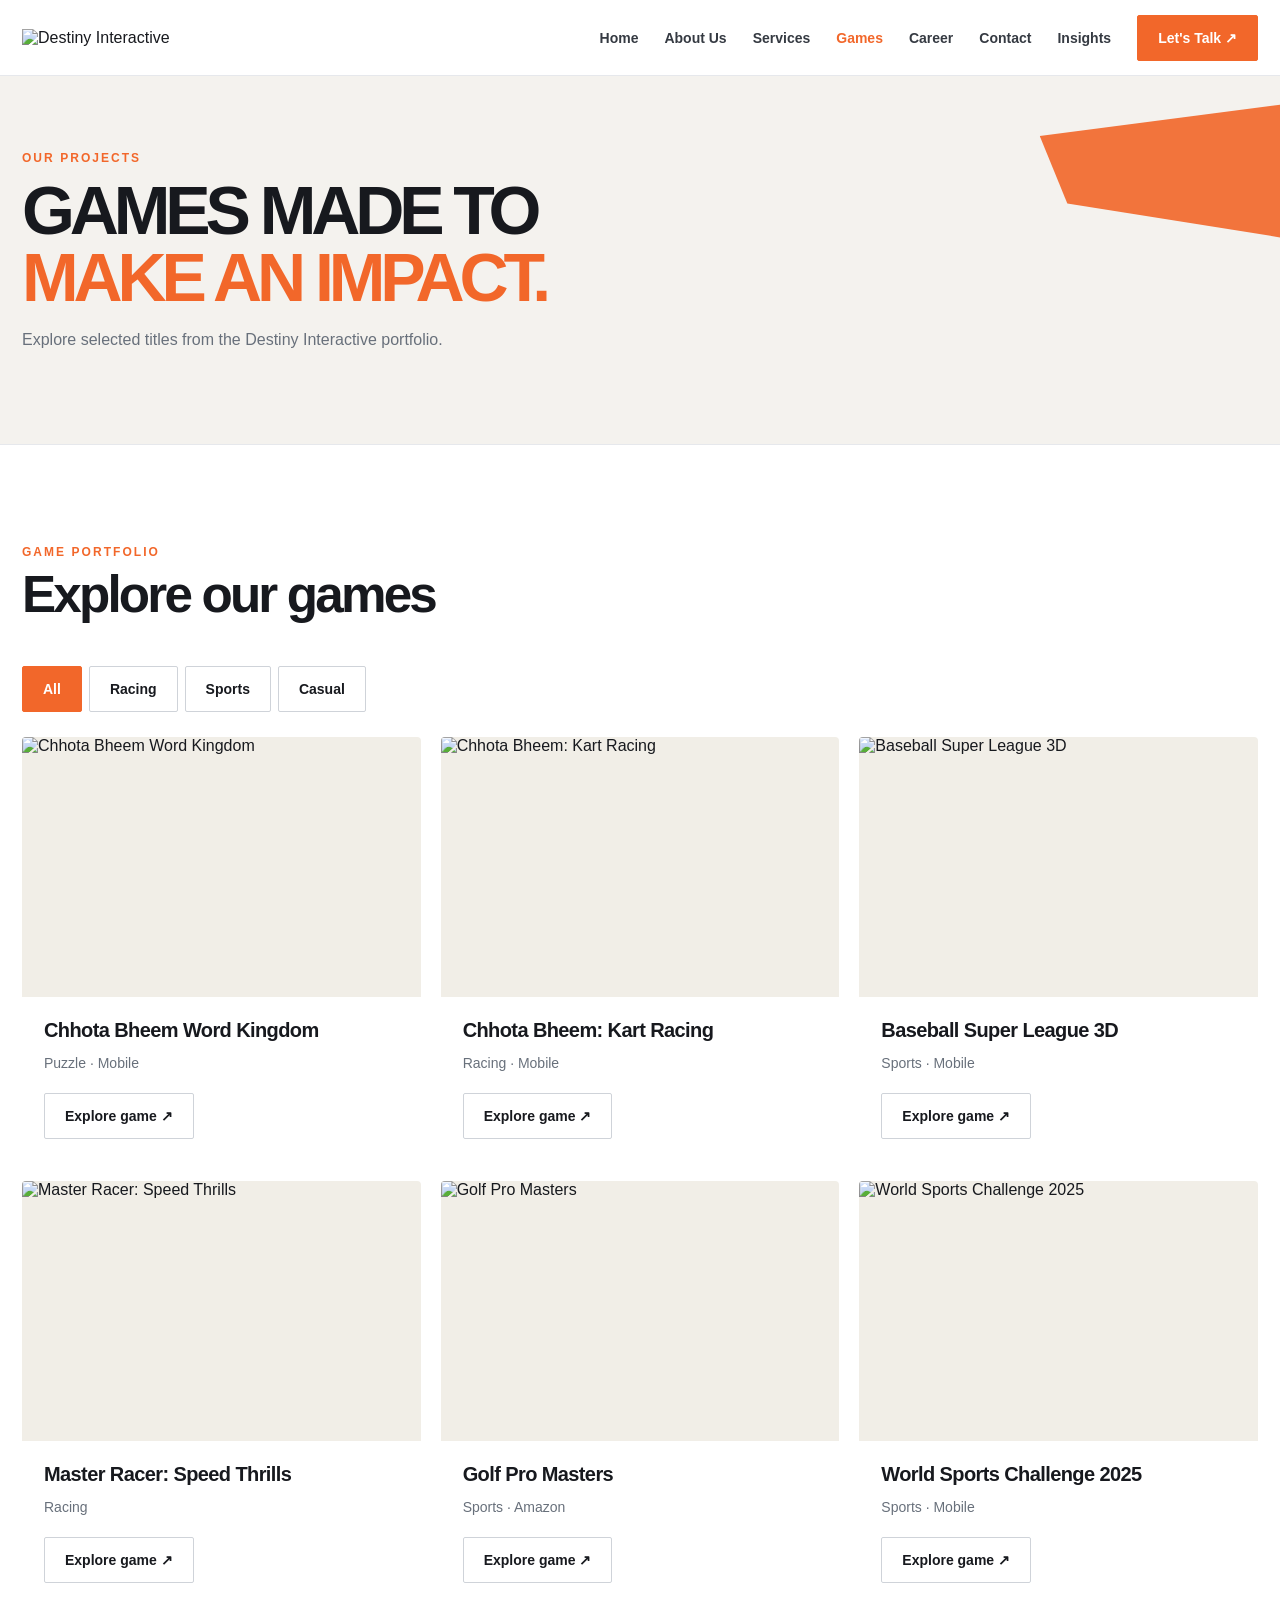
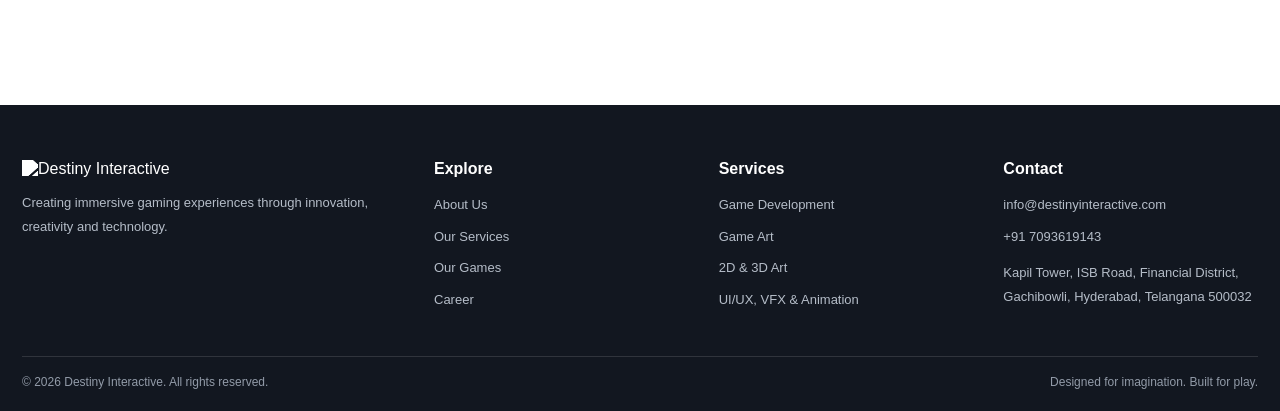
==== games.html @ 536ce194 "Destiny Interactive website" ====
<!DOCTYPE html>

<html lang="en"><head><meta charset="utf-8"/><meta content="width=device-width,initial-scale=1" name="viewport"/><meta content="#ffffff" name="theme-color"/><title>Games | Destiny Interactive</title><meta content="Destiny Interactive — game development, game art, 2D/3D art, UI/UX, VFX and animation studio in Hyderabad, India." name="description"/><link href="styles.css" rel="stylesheet"/></head><body><header class="top"><div class="wrap nav"><a class="brand" href="index.html"><img alt="Destiny Interactive" src="https://destinyinteractive.com/wp-content/uploads/2025/04/DI-270X59.webp"/></a><button aria-label="Toggle menu" class="menu">☰</button><nav class="links"><a class="" href="index.html">Home</a><a class="" href="about.html">About Us</a><a class="" href="services.html">Services</a><a class="current" href="games.html">Games</a><a class="" href="career.html">Career</a><a class="" href="contact.html">Contact</a><a href="blogs.html">Insights</a><a class="btn" href="contact.html">Let's Talk ↗</a></nav></div></header><main><section class="page-hero"><div class="wrap"><div class="eyebrow">Our projects</div><h1>Games made to<br/><span class="accent">make an impact.</span></h1><p>Explore selected titles from the Destiny Interactive portfolio.</p></div></section><section class="section"><div class="wrap"><div class="head"><div><div class="eyebrow">Game portfolio</div><h2>Explore our games</h2></div></div><div class="chips" style="margin:0 0 25px"><button class="btn" data-filter="all">All</button><button class="btn outline" data-filter="racing">Racing</button><button class="btn outline" data-filter="sports">Sports</button><button class="btn outline" data-filter="casual">Casual</button></div><div class="grid3"><article class="card reveal" data-category="casual"><img alt="Chhota Bheem Word Kingdom" src="https://destinyinteractive.com/wp-content/uploads/2025/05/450-x-350-1.png"/><div class="card-body"><h3>Chhota Bheem Word Kingdom</h3><p>Puzzle · Mobile</p><a class="btn outline" href="game-1.html" style="margin-top:18px">Explore game ↗</a></div></article><article class="card reveal" data-category="racing"><img alt="Chhota Bheem: Kart Racing" src="https://destinyinteractive.com/wp-content/uploads/2025/03/BHeem-kart.png"/><div class="card-body"><h3>Chhota Bheem: Kart Racing</h3><p>Racing · Mobile</p><a class="btn outline" href="game-2.html" style="margin-top:18px">Explore game ↗</a></div></article><article class="card reveal" data-category="sports"><img alt="Baseball Super League 3D" src="https://destinyinteractive.com/wp-content/uploads/2025/03/website-baseball.png"/><div class="card-body"><h3>Baseball Super League 3D</h3><p>Sports · Mobile</p><a class="btn outline" href="game-3.html" style="margin-top:18px">Explore game ↗</a></div></article><article class="card reveal" data-category="racing"><img alt="Master Racer: Speed Thrills" src="https://destinyinteractive.com/wp-content/uploads/2025/03/Master-racer.png"/><div class="card-body"><h3>Master Racer: Speed Thrills</h3><p>Racing</p><a class="btn outline" href="game-4.html" style="margin-top:18px">Explore game ↗</a></div></article><article class="card reveal" data-category="sports"><img alt="Golf Pro Masters" src="https://destinyinteractive.com/wp-content/uploads/2025/04/Untitled-1.png"/><div class="card-body"><h3>Golf Pro Masters</h3><p>Sports · Amazon</p><a class="btn outline" href="game-5.html" style="margin-top:18px">Explore game ↗</a></div></article><article class="card reveal" data-category="sports"><img alt="World Sports Challenge 2025" src="https://destinyinteractive.com/wp-content/uploads/2025/03/Olympics.png"/><div class="card-body"><h3>World Sports Challenge 2025</h3><p>Sports · Mobile</p><a class="btn outline" href="game-6.html" style="margin-top:18px">Explore game ↗</a></div></article></div></div></section></main><footer><div class="wrap"><div class="foot"><div><img alt="Destiny Interactive" class="foot-logo" src="https://destinyinteractive.com/wp-content/uploads/2025/04/DI-270X59.webp"/><p>Creating immersive gaming experiences through innovation, creativity and technology.</p></div><div><h4>Explore</h4><a href="about.html">About Us</a><a href="services.html">Our Services</a><a href="games.html">Our Games</a><a href="career.html">Career</a></div><div><h4>Services</h4><a href="services.html">Game Development</a><a href="services.html">Game Art</a><a href="services.html">2D &amp; 3D Art</a><a href="services.html">UI/UX, VFX &amp; Animation</a></div><div><h4>Contact</h4><a href="mailto:info@destinyinteractive.com">info@destinyinteractive.com</a><a href="tel:+917093619143">+91 7093619143</a><p>Kapil Tower, ISB Road, Financial District, Gachibowli, Hyderabad, Telangana 500032</p></div></div><div class="copy"><span>© <span class="year"></span> Destiny Interactive. All rights reserved.</span><span>Designed for imagination. Built for play.</span></div></div></footer><script src="script.js"></script></body></html>
---- styles.css ----
:root{--ink:#17191e;--muted:#68707b;--orange:#f2672a;--orange2:#ff8a50;--paper:#fff;--soft:#f5f6f8;--line:#e6e8ec;--navy:#151923;--max:1180px}
*{box-sizing:border-box}html{scroll-behavior:smooth;scroll-padding-top:88px}body{margin:0;color:var(--ink);background:#fff;font-family:Inter,Arial,sans-serif}a{color:inherit;text-decoration:none}img{display:block;max-width:100%}.wrap{width:min(var(--max),calc(100% - 44px));margin:auto}.top{height:82px;position:sticky;top:0;z-index:50;background:#ffffffed;backdrop-filter:blur(14px);border-bottom:1px solid var(--line)}.nav{height:100%;display:flex;align-items:center;justify-content:space-between}.brand img{width:190px;max-height:48px;object-fit:contain;object-position:left center}.links{display:flex;align-items:center;gap:26px;font-size:14px;font-weight:700;color:#353a42}.links a:hover,.links a.current{color:var(--orange)}.btn{display:inline-flex;align-items:center;justify-content:center;padding:14px 20px;border-radius:5px;background:var(--orange);color:#fff;font-size:14px;font-weight:800;transition:.2s;border:1px solid var(--orange)}.btn:hover{background:#dc541b;transform:translateY(-2px)}.btn.outline{background:transparent;color:var(--ink);border-color:#cfd3d9}.btn.outline:hover{border-color:var(--orange);color:var(--orange)}.menu{display:none;background:white;border:1px solid var(--line);border-radius:5px;padding:9px 12px;font-size:20px}
.hero{position:relative;overflow:hidden;background:linear-gradient(110deg,#f6f7f9 0%,#fff 55%,#fff0e8 100%);padding:105px 0 90px}.hero:after{content:"";position:absolute;width:600px;height:600px;border-radius:50%;right:-120px;top:-140px;background:radial-gradient(circle,#ffb58d55,transparent 68%)}.hero-grid{position:relative;z-index:1;display:grid;grid-template-columns:1.02fr .98fr;gap:50px;align-items:center}.eyebrow{font-size:12px;text-transform:uppercase;letter-spacing:.17em;font-weight:900;color:var(--orange)}h1{font-size:clamp(46px,6.3vw,82px);letter-spacing:-.065em;line-height:.98;margin:18px 0 22px}h1 span,.accent{color:var(--orange)}.lead{font-size:17px;line-height:1.75;color:#606873;max-width:570px}.actions{display:flex;gap:12px;flex-wrap:wrap;margin-top:28px}.hero-img{height:450px;border-radius:18px;overflow:hidden;position:relative;background:#eceef1;box-shadow:0 24px 70px #17202b20}.hero-img img{width:100%;height:100%;object-fit:cover}.hero-img:after{content:"";position:absolute;inset:0;background:linear-gradient(0deg,#10151b55,transparent 55%);pointer-events:none}
.section{padding:88px 0}.soft{background:var(--soft)}.dark{background:var(--navy);color:#fff}.head{display:flex;align-items:end;justify-content:space-between;gap:24px;margin-bottom:34px}.head h2,.section h2{font-size:clamp(32px,4vw,52px);letter-spacing:-.055em;line-height:1.03;margin:10px 0}.sub{max-width:540px;color:var(--muted);line-height:1.75}.dark .sub{color:#b7bdc8}.grid3{display:grid;grid-template-columns:repeat(3,1fr);gap:20px}.grid2{display:grid;grid-template-columns:repeat(2,1fr);gap:22px}.card{background:#fff;border:1px solid var(--line);border-radius:10px;overflow:hidden;transition:.25s}.card:hover{transform:translateY(-5px);box-shadow:0 18px 45px #1b243012;border-color:#f3b18f}.card img{width:100%;height:220px;object-fit:cover;background:#eef0f3}.card-body{padding:22px}.card h3{margin:0 0 10px;font-size:20px;letter-spacing:-.03em}.card p{margin:0;color:var(--muted);line-height:1.65;font-size:14px}.chips{display:flex;gap:7px;flex-wrap:wrap;margin-top:14px}.chip{background:#fff1e9;color:#c44e18;padding:6px 10px;border-radius:30px;font-size:11px;font-weight:800}
.stats{display:grid;grid-template-columns:repeat(4,1fr);background:white;border:1px solid var(--line);border-radius:10px;margin-top:-35px;position:relative;z-index:2;box-shadow:0 15px 45px #202b3510}.stat{padding:25px;border-right:1px solid var(--line)}.stat:last-child{border:0}.stat b{font-size:26px;letter-spacing:-.05em}.stat span{display:block;color:var(--muted);font-size:13px;margin-top:6px}
.split{display:grid;grid-template-columns:1fr 1fr;gap:55px;align-items:center}.split>img{width:100%;height:420px;object-fit:cover;border-radius:14px;background:#eee}.list{padding:0;list-style:none;margin:24px 0}.list li{padding:12px 0;border-bottom:1px solid var(--line);color:#4d5560}.list li:before{content:"↗";color:var(--orange);font-weight:900;margin-right:12px}
.page-hero{padding:75px 0;background:linear-gradient(110deg,#f5f6f8,#fff7f2);border-bottom:1px solid var(--line)}.page-hero h1{font-size:clamp(42px,5.5vw,68px);margin:12px 0}.page-hero p{color:var(--muted);font-size:16px;line-height:1.7;max-width:700px}
.person img{height:260px;object-fit:cover;object-position:top;width:100%;background:#eee}.person .card-body small{color:var(--orange);font-weight:800}
.job{padding:24px;border:1px solid var(--line);border-radius:9px;background:white}.job h3{margin:0 0 8px}.job p{color:var(--muted);line-height:1.65;font-size:14px}
.faq details{padding:18px 0;border-bottom:1px solid var(--line)}.faq summary{font-weight:800;cursor:pointer}.faq p{color:var(--muted);line-height:1.7}
.contact-grid{display:grid;grid-template-columns:.85fr 1.15fr;gap:35px}.info{padding:22px;background:var(--soft);border-radius:9px;margin-bottom:13px}.info b{display:block;color:var(--orange);font-size:12px;text-transform:uppercase;letter-spacing:.12em}.info p{margin:8px 0 0;line-height:1.6;color:#555e69}.form{display:grid;grid-template-columns:1fr 1fr;gap:13px}.field{display:grid;gap:7px}.field.full{grid-column:1/-1}.field label{font-size:13px;font-weight:700}.field input,.field textarea,.field select{border:1px solid #dfe2e7;border-radius:5px;padding:14px;font:inherit;background:#fff}.field textarea{min-height:135px;resize:vertical}
.cta{padding:65px 0;background:linear-gradient(110deg,#fff0e8,#fff);border-block:1px solid #f7dfd2}.cta-inner{display:flex;align-items:center;justify-content:space-between;gap:25px}.cta h2{margin:0;font-size:clamp(28px,4vw,44px)}
footer{background:#121720;color:white;padding:55px 0 22px}.foot{display:grid;grid-template-columns:1.5fr 1fr 1fr 1fr;gap:30px}.foot p,.foot a{color:#b5bdc8;font-size:13px;line-height:1.8}.foot a{display:block;margin:8px 0}.foot a:hover{color:#ff9b6d}.foot h4{margin:0 0 15px}.foot-logo{width:185px;filter:brightness(0) invert(1)}.copy{border-top:1px solid #ffffff20;margin-top:35px;padding-top:18px;color:#929ba8;font-size:12px;display:flex;justify-content:space-between;gap:15px}
.reveal{opacity:0;transform:translateY(16px);transition:.65s}.reveal.show{opacity:1;transform:none}
@media(max-width:850px){.links{gap:14px;font-size:12px}.hero-grid{gap:25px}.hero-img{height:350px}.grid3{grid-template-columns:repeat(2,1fr)}.stats{grid-template-columns:repeat(2,1fr)}.stat:nth-child(2){border-right:0}.stat:nth-child(-n+2){border-bottom:1px solid var(--line)}.foot{grid-template-columns:1fr 1fr}}
@media(max-width:620px){.wrap{width:calc(100% - 34px)}.top{height:70px}.brand img{width:165px}.menu{display:block}.links{display:none;position:absolute;top:69px;left:0;right:0;background:white;padding:18px 24px;border-bottom:1px solid var(--line);flex-direction:column;align-items:stretch;gap:0}.links.open{display:flex}.links a{padding:13px 0;border-bottom:1px solid var(--line)}.links .btn{margin-top:12px}.hero{padding:65px 0}.hero-grid,.split,.contact-grid{grid-template-columns:1fr}.hero-img{height:290px;order:-1}.section{padding:65px 0}.head{display:block}.grid3,.grid2{grid-template-columns:1fr}.stats{margin-top:-15px}.stat{padding:18px}.stat b{font-size:22px}.split>img{height:280px}.page-hero{padding:55px 0}.form{grid-template-columns:1fr}.field.full{grid-column:auto}.cta-inner{display:block}.cta .btn{margin-top:20px}.foot{grid-template-columns:1fr 1fr}.foot>div:first-child{grid-column:1/-1}.copy{display:block}.copy span{display:block;margin:7px 0}}


/* Reference-inspired editorial hero refresh */
.hero{padding:76px 0 82px;background:#fffaf2;min-height:620px;isolation:isolate}
.hero:after{display:none}
.hero .wrap{position:relative}
.hero-grid{display:block;min-height:470px;position:relative}
.hero-grid>div:first-child{position:relative;z-index:3;width:min(610px,62%);padding-top:25px}
.hero .eyebrow{font-size:10px;letter-spacing:.16em;color:#a87936;margin-left:8px}
.hero h1{font-size:clamp(66px,9.2vw,126px);line-height:.78;letter-spacing:-.085em;text-transform:uppercase;max-width:650px;margin:22px 0 18px;color:#17251d}
.hero h1 span{color:#17251d}
.hero .lead{font-size:13px;line-height:1.6;max-width:290px;margin-left:9px;color:#60645c}
.hero .actions{margin:20px 0 0 9px;gap:9px}
.hero .btn{font-size:10px;padding:10px 15px;border-radius:3px}
.hero .btn.outline{background:#fffaf2}
.hero-img{position:absolute;z-index:2;right:3%;top:52px;width:53%;height:310px;border-radius:9px;overflow:hidden;box-shadow:0 18px 42px #18251b25;border:1px solid #e8e3d7;transform:rotate(-1.2deg)}
.hero-img img{object-fit:cover}
.hero-img:after{background:linear-gradient(0deg,#10151b35,transparent 55%)}
.hero-grid:before{content:"";position:absolute;z-index:1;left:-8vw;right:-8vw;top:170px;height:230px;background:#ff7a16;clip-path:polygon(0 12%,10% 12%,21% 72%,31% 90%,43% 44%,55% 4%,67% 0,79% 32%,90% 63%,100% 56%,100% 100%,88% 100%,77% 73%,66% 47%,55% 52%,43% 88%,31% 100%,20% 100%,9% 43%,0 42%);transform:rotate(-1deg)}
.hero-grid:after{content:"";position:absolute;z-index:2;left:39%;top:390px;width:15px;height:15px;border-radius:50%;background:#f8bd4b;box-shadow:0 0 0 12px #f8bd4b25}
.hero .eyebrow{position:relative;z-index:4}
.hero .lead,.hero .actions{position:relative;z-index:4}
.hero .hero-img{background:#d7d8d3}
.hero .hero-img img{position:relative;z-index:1}
.stats{margin-top:-18px}
.section{padding-top:82px;padding-bottom:82px}
.page-hero{background:#fffaf2;position:relative;overflow:hidden}
.page-hero:after{content:"";position:absolute;right:-80px;top:15px;width:330px;height:150px;background:#ff7a16;clip-path:polygon(0 30%,100% 0,90% 100%,15% 75%);opacity:.9}
.page-hero .wrap{position:relative;z-index:1}
.page-hero h1{text-transform:uppercase;letter-spacing:-.075em}
.card{border-radius:7px}
.card img{background:#f1eee7}
.cta{background:#fff3e8}
@media(max-width:850px){
 .hero{min-height:570px;padding:58px 0}
 .hero-grid{min-height:445px}
 .hero-grid>div:first-child{width:65%}
 .hero h1{font-size:clamp(58px,10vw,88px)}
 .hero-img{right:0;top:95px;width:56%;height:250px}
 .hero-grid:before{top:190px;height:190px}
 .hero-grid:after{top:390px}
}
@media(max-width:620px){
 .hero{min-height:650px;padding:48px 0 58px}
 .hero-grid{min-height:535px}
 .hero-grid>div:first-child{width:100%;padding-top:0}
 .hero h1{font-size:clamp(58px,17vw,86px);max-width:440px;margin-top:18px}
 .hero .lead{max-width:255px}
 .hero-img{top:280px;right:0;width:91%;height:220px}
 .hero-grid:before{top:330px;left:-17vw;right:-17vw;height:170px}
 .hero-grid:after{top:510px;left:28%}
 .hero .actions{margin-top:14px}
 .stats{margin-top:-5px}
 .page-hero:after{width:160px;height:90px;right:-45px;top:30px}
}
/* New cinematic editorial system */
:root{--orange:#f2672a;--ink:#17191e;--soft:#f4f2ee;--max:1320px}body{background:#fff;font-family:Arial,Helvetica,sans-serif}.top{height:76px}.cinema{position:relative;min-height: min(760px,85vh);display:flex;align-items:center;overflow:hidden;background:#191b22;color:white;isolation:isolate}.slides,.shade{position:absolute;inset:0;z-index:-1}.slide{position:absolute;width:100%;height:100%;object-fit:cover;object-position:center 45%;opacity:0;transform:scale(1.09);transition:opacity .8s,transform 6s ease-out}.slide.on{opacity:1;transform:scale(1)}.shade{background:linear-gradient(90deg,#101218f5 3%,#101218b5 40%,#10121815 100%),linear-gradient(0deg,#10121880,transparent 40%)}.cinema-copy{padding:90px 0}.cinema h1{font-size:clamp(56px,8vw,118px);letter-spacing:-.075em;line-height:.88;max-width:900px;margin:26px 0;animation:enter .8s both}.cinema h1 em{font-style:normal;color:#ff7940}.cinema p{max-width:450px;font-size:19px;line-height:1.6;color:#eee}.cinema .eyebrow{color:#ff9c73}.dots{display:flex;gap:12px;margin-top:60px}.dots button{background:transparent;color:white;border:0;border-top:2px solid #ffffff55;padding:10px 18px;cursor:pointer}.dots button.active{border-color:var(--orange);color:#ff9c73}.hero-index{position:absolute;bottom:22px;right:4%;font-size:10px;letter-spacing:.2em}.manifesto{border-bottom:1px solid var(--line)}.manifesto h2{font-size:clamp(38px,5vw,72px)}.section{padding:100px 0}.card{border:0;border-radius:4px;background:#fff}.card img{transition:transform .6s; height:260px}.card:hover img{transform:scale(1.045)}.card:hover{box-shadow:0 20px 45px #16191e16}.btn{border-radius:2px;transition:transform .25s,background .25s}.btn:hover{transform:translateY(-3px)}.page-hero{background:#f4f2ee}.page-hero:after{background:var(--orange);transform:skew(-18deg)}.reveal{opacity:1;transform:none}.js .reveal{opacity:0;transform:translateY(28px);transition:opacity .7s,transform .7s}.js .reveal.show{opacity:1;transform:none}.progress{position:fixed;top:0;left:0;height:3px;width:100%;background:var(--orange);transform:scaleX(0);transform-origin:left;z-index:100}.links a:hover{color:var(--orange)}@keyframes enter{from{opacity:0;transform:translateY(24px)}to{opacity:1;transform:none}}@media(max-width:620px){.cinema{min-height:660px}.cinema-copy{padding:70px 0}.shade{background:linear-gradient(90deg,#101218d9,#10121855)}.section{padding:60px 0}.card img{height:230px}.hero-index{display:none}.dots{margin-top:35px}}@media(prefers-reduced-motion:reduce){*,*::before,*::after{animation:none!important;transition:none!important;scroll-behavior:auto!important}.js .reveal{opacity:1;transform:none}}

/* Studio motion edition */
.portfolio-motion{padding:48px 0 65px;background:#fff4eb;overflow:hidden}.portfolio-motion .wrap{position:relative}.portfolio-motion h2{font-size:clamp(32px,5vw,58px);letter-spacing:-.06em;margin:10px 0 28px}.motion-toggle{position:absolute;right:0;bottom:0;border:1px solid #d9b9a5;background:white;border-radius:30px;padding:10px 15px;cursor:pointer}.motion-rail{overflow:hidden;mask-image:linear-gradient(90deg,transparent,#000 6%,#000 94%,transparent)}.motion-track,.motion-group{display:flex;width:max-content}.motion-track{animation:studioRail 35s linear infinite}.motion-group{gap:18px;padding-right:18px}.motion-tile{width:235px;background:white;border-radius:12px;overflow:hidden;box-shadow:0 8px 24px #34221612;transition:transform .25s}.motion-tile img{width:100%;height:145px;object-fit:cover}.motion-tile span{display:block;padding:13px;font-weight:700;font-size:14px}.motion-tile:hover{transform:translateY(-5px)}.motion-rail:hover .motion-track,.motion-rail:focus-within .motion-track,.motion-track.paused{animation-play-state:paused}@keyframes studioRail{to{transform:translateX(-50%)}}
.motion-stack{padding-top:25px;padding-bottom:30px}.motion-service{position:sticky;top:100px;display:grid;grid-template-columns:1fr 1.1fr;align-items:center;gap:36px;background:#fff;border:1px solid #e8e4df;border-radius:18px;padding:35px;margin-bottom:85px;min-height:390px;box-shadow:0 -8px 35px #24201b0c;overflow:hidden}.motion-service:nth-child(even){background:#fff3e9}.motion-service img{width:100%;height:310px;object-fit:cover;border-radius:12px;transition:transform .7s}.motion-service:hover img{transform:scale(1.025)}.motion-copy h3{font-size:clamp(32px,4vw,56px);line-height:1;letter-spacing:-.06em;margin:15px 0}.motion-copy p{color:#666;line-height:1.7;margin-bottom:25px}.motion-service:last-child{margin-bottom:0}
.studio-loader{position:fixed;inset:0;z-index:9999;background:#fff8f1;display:grid;place-items:center;transition:transform .75s cubic-bezier(.76,0,.24,1);pointer-events:none}.studio-loader.done{transform:translateY(-105%)}.loader-inner{text-align:center;width:min(320px,75vw)}.loader-inner img{width:240px;margin:0 auto 35px}.loader-orbit{width:62px;height:62px;margin:0 auto 25px;border:3px solid #f6d5bf;border-top-color:#f2672a;border-right-color:#f2672a;border-radius:50%;animation:orbit .75s linear infinite}.loader-bar{height:4px;background:#f0dfd1;overflow:hidden;margin:20px 0 12px}.loader-bar i{display:block;height:100%;background:#f2672a;animation:loadfill 1s ease-out forwards;transform-origin:left}.loader-inner small{letter-spacing:.2em;font-weight:800;color:#875235}@keyframes orbit{to{transform:rotate(360deg)}}@keyframes loadfill{from{transform:scaleX(0)}to{transform:scaleX(1)}}
@media(max-width:700px){.motion-service{position:relative;top:auto;grid-template-columns:1fr;padding:22px;margin-bottom:22px;gap:18px;min-height:0}.motion-service img{height:220px}.motion-toggle{position:static;margin-bottom:20px}.motion-tile{width:185px}.motion-tile img{height:115px}}@media(prefers-reduced-motion:reduce){.motion-track{animation:none}.motion-rail{overflow-x:auto;mask-image:none}.motion-service{position:relative;top:auto}.studio-loader{display:none}}

.studio-about h2{font-size:clamp(2.5rem,6vw,5.5rem);line-height:1;letter-spacing:-.055em}.studio-hero{background:#fff3e8;overflow:hidden;padding:100px 0 85px}.studio-hero-grid{display:grid;grid-template-columns:1fr 1fr;align-items:center;min-height:520px;gap:25px}.studio-hero h1{font-size:clamp(3.3rem,7.6vw,8rem);line-height:.9;letter-spacing:-.075em;margin:25px 0}.studio-hero h1 em{font-style:normal;color:#f2672a}.studio-scroll{display:inline-block;margin-top:25px;color:#222;font-weight:700}.studio-collage{position:relative;height:460px;isolation:isolate}.studio-orbit{position:absolute;inset:8% 2%;background:#f2672a;border-radius:50%;transform:rotate(-17deg);animation:studioPulse 6s ease-in-out infinite alternate}.studio-collage img{position:absolute;object-fit:cover;box-shadow:0 18px 40px #30201035;border:5px solid white;border-radius:12px;animation:studioFloat 5s ease-in-out infinite alternate}.studio-collage img:nth-of-type(1){width:65%;height:55%;top:6%;left:4%;transform:rotate(-8deg)}.studio-collage img:nth-of-type(2){width:55%;height:45%;right:0;top:32%;transform:rotate(8deg);animation-delay:-2s}.studio-collage img:nth-of-type(3){width:48%;height:38%;left:12%;bottom:0;transform:rotate(-4deg);animation-delay:-3s}.studio-collage>span{position:absolute;right:0;bottom:0;font-size:11px;font-weight:800;letter-spacing:.1em}.studio-story-grid{display:grid;grid-template-columns:1.2fr 1fr;gap:8vw;margin-top:40px}.studio-story-grid>p{font-size:clamp(1.3rem,2.5vw,2rem);line-height:1.5}.studio-team{background:#f5f1eb}.studio-team-grid{display:grid;grid-template-columns:repeat(3,1fr);gap:24px;margin-top:42px}.studio-person{background:white;overflow:hidden;border-radius:4px}.studio-portrait{position:relative;aspect-ratio:4/5;background:#eaded2;overflow:hidden}.studio-portrait img{width:100%;height:100%;object-fit:contain;object-position:bottom;filter:grayscale(1);transition:filter .5s,transform .6s}.studio-person:hover img,.studio-person:focus-within img{filter:none;transform:scale(1.04)}.studio-portrait span{position:absolute;top:15px;left:15px;background:#f2672a;color:white;padding:9px 13px;border-radius:50%;font-weight:700}.studio-person-info{padding:22px;border-top:5px solid #f2672a}.studio-person-info h3{margin:0;font-size:1.5rem}.studio-person-info p{margin:8px 0 0}.studio-filters{display:flex;flex-wrap:wrap;gap:10px;margin:28px 0}.studio-filters button{border:1px solid #ccc;background:white;padding:10px 20px;border-radius:30px;cursor:pointer;font:inherit}.studio-filters button[aria-pressed=true]{background:#f2672a;color:white;border-color:#f2672a}.studio-gallery-grid{display:grid;grid-template-columns:repeat(3,1fr);grid-auto-rows:230px;gap:15px}.studio-gallery-tile{position:relative;border:0;padding:0;background:#eee;overflow:hidden;cursor:pointer;text-align:left;border-radius:8px}.studio-gallery-tile[hidden]{display:none}.studio-gallery-tile:nth-child(4n+1){grid-row:span 2}.studio-gallery-tile img{width:100%;height:100%;object-fit:cover;transition:transform .6s}.studio-gallery-tile:hover img{transform:scale(1.07)}.studio-gallery-tile span{position:absolute;bottom:0;left:0;right:0;padding:20px;color:white;background:linear-gradient(transparent,#000c);font-size:1rem;font-weight:700}.studio-gallery-tile b{float:right}.studio-lightbox{background:#17191e;color:white;border:0;border-radius:12px;width:min(90vw,1000px);padding:40px 55px}.studio-lightbox::backdrop{background:#000c}.studio-lightbox figure{margin:0;text-align:center}.studio-lightbox img{max-height:70vh;max-width:100%;object-fit:contain}.studio-lightbox button{position:absolute;background:#fff;color:#222;border:0;border-radius:50%;width:36px;height:36px;font-size:24px;cursor:pointer}.studio-close{right:10px;top:10px}.studio-prev{left:10px;top:50%}.studio-next{right:10px;top:50%}@keyframes studioFloat{to{translate:0 -12px}}@keyframes studioPulse{to{scale:1.05 .95}}@media(max-width:760px){.studio-hero-grid,.studio-story-grid{grid-template-columns:1fr}.studio-hero{padding:60px 0}.studio-collage{height:320px}.studio-team-grid{grid-template-columns:1fr}.studio-gallery-grid{grid-template-columns:repeat(2,1fr);grid-auto-rows:160px}.studio-portrait{aspect-ratio:5/4}.studio-portrait img{filter:none}}@media(prefers-reduced-motion:reduce){.studio-collage img,.studio-orbit{animation:none}.studio-about *{transition:none!important}}

/* Studio refinement */
.real-studio-hero .studio-orbit{border-radius:28px;inset:9% 0 5% 8%;transform:rotate(-5deg)}.studio-photo-wall{position:absolute;inset:0 0 28px;display:grid;grid-template-columns:repeat(3,1fr);grid-template-rows:1.25fr 1fr;gap:8px;transform:rotate(-3deg);border:7px solid white;border-radius:20px;overflow:hidden;background:white;box-shadow:0 24px 65px #542c2030}.studio-photo-wall img:nth-of-type(n){position:static;width:100%;height:100%;min-height:0;object-fit:cover;border:0;border-radius:5px;transform:none;animation:none;box-shadow:none;transition:transform .5s}.studio-photo-wall img:first-child{grid-column:span 2}.studio-photo-wall img:hover{transform:scale(1.045)}.studio-person{border:1px solid #e6d8cc;border-radius:18px;position:relative;box-shadow:0 8px 25px #3a24100b;transition:transform .45s,box-shadow .45s,border-color .45s}.studio-person:hover{transform:translateY(-8px);box-shadow:0 20px 45px #3a24101c;border-color:#f2672a}.studio-portrait{background:radial-gradient(ellipse at 50% 72%,#fff 0%,#fff4e9 50%,#efd8c6 100%)}.studio-portrait img,.studio-person:hover img{filter:none;transform:none;transition:transform .6s}.studio-person:hover .studio-portrait img{transform:translateY(-3px) scale(1.025)}.studio-person-info{border-top:0;position:relative;padding:25px}.studio-person-info:before{content:"";position:absolute;top:0;left:25px;width:42px;height:3px;background:#f2672a;transition:width .45s}.studio-person:hover .studio-person-info:before{width:calc(100% - 50px)}.culture-grid{margin-top:35px;grid-template-columns:repeat(4,1fr);grid-auto-rows:180px;gap:12px}.culture-grid .studio-gallery-tile:nth-child(n){grid-row:auto;border-radius:14px}.culture-grid .studio-gallery-tile:nth-child(3){grid-column:span 2;grid-row:span 2}.culture-grid .studio-gallery-tile span{padding:14px;font-size:14px}.culture-grid .studio-gallery-tile:hover img{transform:scale(1.035)}@media(max-width:760px){.culture-grid{grid-template-columns:repeat(2,1fr);grid-auto-rows:140px}.culture-grid .studio-gallery-tile:nth-child(3){grid-column:span 2;grid-row:auto}.studio-photo-wall{inset:0 0 25px}}

/* Full-resolution culture editorial */
.studio-gallery{background:#fff8f1;padding:100px 0}.culture-heading{display:grid;grid-template-columns:1.5fr 1fr;align-items:end;gap:32px;margin:15px 0 36px}.culture-heading h2{font-size:clamp(55px,8vw,110px);line-height:.88;letter-spacing:-.07em;margin:0}.culture-heading em{color:#f2672a;font-style:normal}.culture-heading p{max-width:360px;font-size:19px;line-height:1.6}.culture-feature{display:grid;grid-template-columns:2.5fr 1fr;gap:12px}.culture-feature .culture-main{aspect-ratio:1360/765;border-radius:18px}.culture-feature img,.culture-moments img{display:block;object-fit:contain;background:#201e1d}.culture-note{background:#f2672a;color:#17191e;border-radius:18px;padding:clamp(22px,3vw,48px);display:flex;flex-direction:column;justify-content:space-between;gap:16px}.culture-note strong{font-size:clamp(28px,3.5vw,54px);line-height:1;letter-spacing:-.05em}.culture-note small,.culture-subhead small{font-weight:800;letter-spacing:.12em;font-size:11px}.culture-note a{color:inherit;font-weight:800}.culture-subhead{display:flex;justify-content:space-between;align-items:center;margin:40px 0 15px;gap:15px}.culture-subhead h3{font-size:30px;margin:0}.culture-moments{display:grid;grid-template-columns:repeat(2,1fr);gap:14px}.culture-moments .studio-gallery-tile{aspect-ratio:1.75;border-radius:14px}.culture-moments .studio-gallery-tile:hover img,.culture-feature .studio-gallery-tile:hover img{transform:scale(1.018)}.culture-moments .studio-gallery-tile:focus-visible,.culture-main:focus-visible{outline:3px solid #f2672a;outline-offset:4px}.studio-photo-wall img:nth-of-type(n){object-fit:cover}.studio-lightbox img{width:auto;height:auto}.studio-lightbox figcaption{padding-top:12px}@media(max-width:760px){.culture-heading,.culture-feature{grid-template-columns:1fr}.culture-note{min-height:220px}.culture-moments{grid-template-columns:1fr}.studio-gallery{padding:65px 0}.culture-subhead{align-items:flex-start;flex-direction:column}}

/* Compact culture gallery: override inherited masonry row spans. */
.culture-feature,.culture-moments{grid-auto-flow:row;align-items:stretch;gap:16px}
.culture-feature .studio-gallery-tile,.culture-moments .studio-gallery-tile:nth-child(n){grid-row:auto;grid-column:auto;min-width:0;min-height:0;width:100%;display:block;isolation:isolate}
.culture-moments{grid-template-columns:repeat(2,minmax(0,1fr));grid-auto-rows:auto}
.culture-moments .studio-gallery-tile{aspect-ratio:1.75;transition:opacity .65s ease,transform .75s cubic-bezier(.2,.75,.2,1);transition-delay:var(--stagger,0ms)}
.culture-moments .studio-gallery-tile img,.culture-feature .studio-gallery-tile img{position:absolute;inset:0;width:100%;height:100%;object-fit:cover;transition:transform .85s cubic-bezier(.2,.75,.2,1)}
.culture-moments .studio-gallery-tile:hover img,.culture-feature .studio-gallery-tile:hover img{transform:scale(1.035)}
.culture-moments .studio-gallery-tile span,.culture-feature .studio-gallery-tile span{padding:24px 18px 16px;transform:translateY(0);transition:background .3s;background:linear-gradient(transparent,#141414c9)}
.culture-moments .studio-gallery-tile b,.culture-feature .studio-gallery-tile b{display:inline-grid;place-items:center;width:28px;height:28px;border-radius:50%;background:#ffffff25;transition:background .3s,transform .3s}
.culture-moments .studio-gallery-tile:hover b,.culture-feature .studio-gallery-tile:hover b{background:#f2672a;transform:rotate(12deg)}
.culture-moments .reveal:not(.show){opacity:.65;transform:translateY(12px)}
.culture-feature .culture-main.reveal:not(.show){opacity:.65;transform:translateY(12px)}
.studio-lightbox[open] figure{animation:galleryEnter .32s ease both}@keyframes galleryEnter{from{opacity:0;transform:scale(.97)}to{opacity:1;transform:scale(1)}}
@media(max-width:760px){.culture-moments{grid-template-columns:1fr}.culture-feature{grid-template-columns:1fr}.culture-moments .studio-gallery-tile{aspect-ratio:1.75}}
@media(prefers-reduced-motion:reduce){.culture-moments .studio-gallery-tile,.culture-feature .studio-gallery-tile{opacity:1!important;transform:none!important;transition:none!important}.studio-lightbox[open] figure{animation:none}}
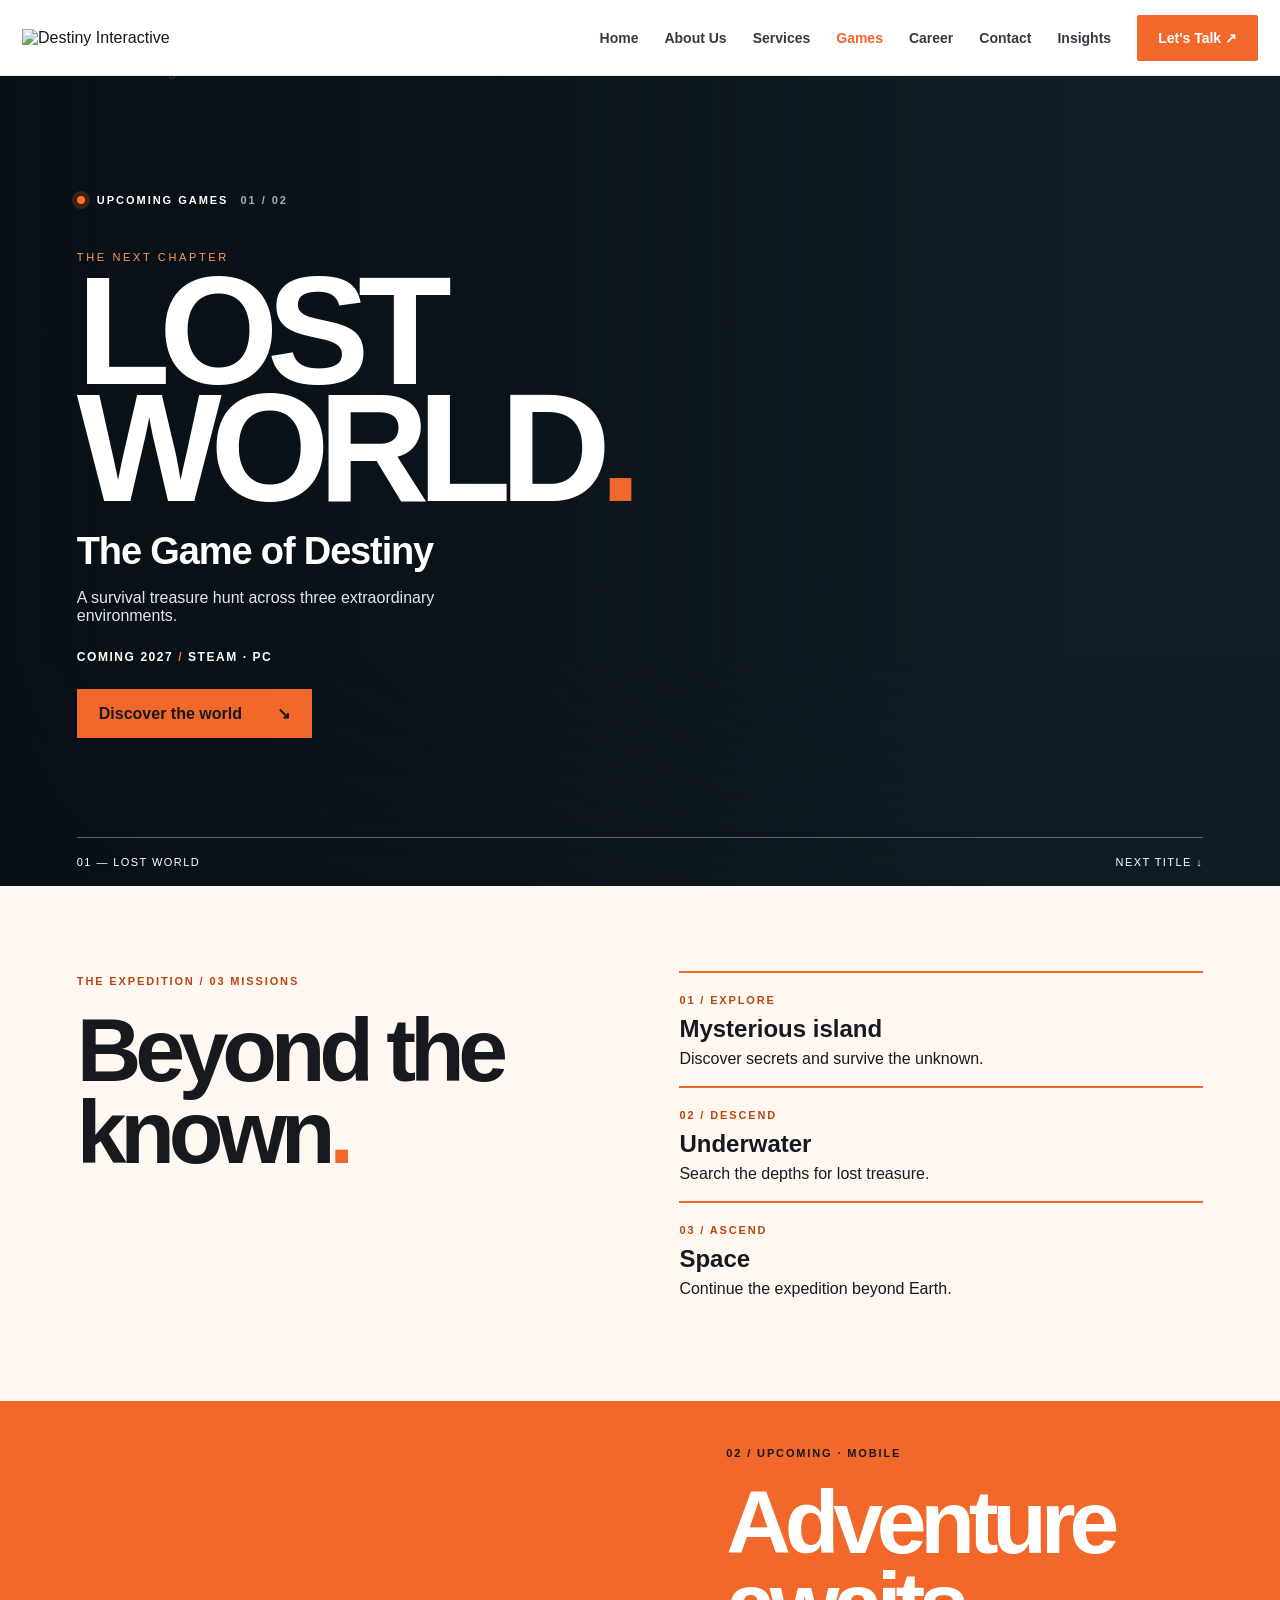
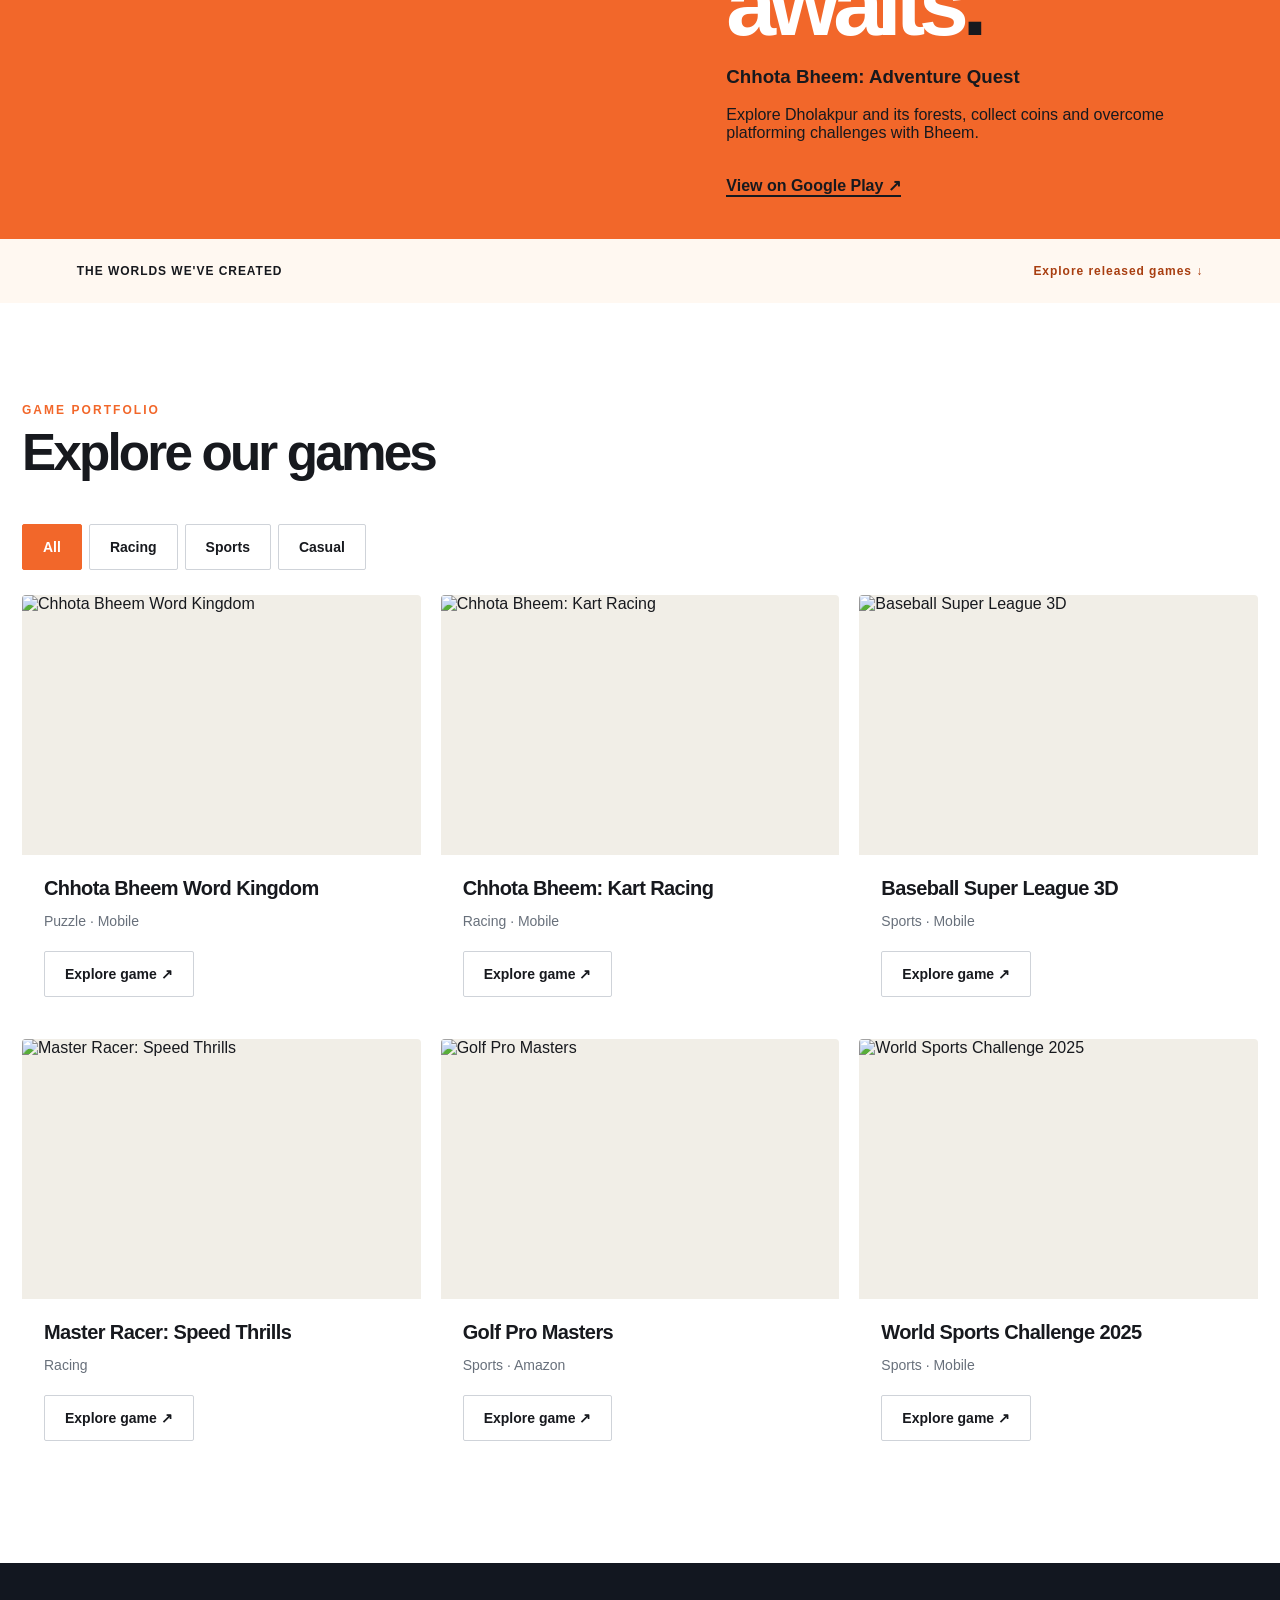
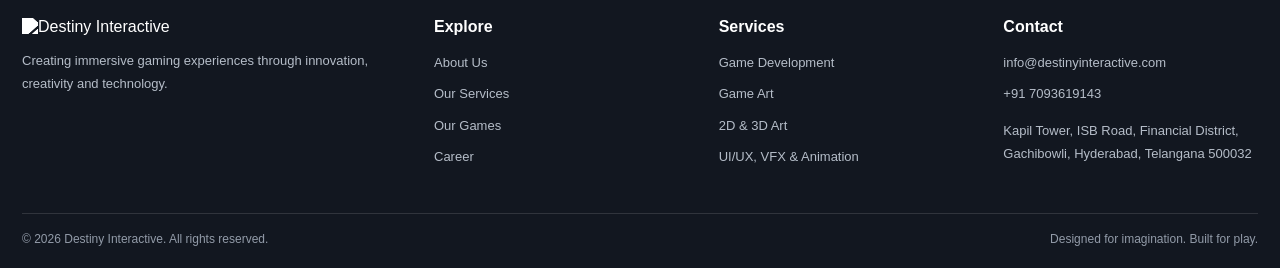
==== commit 7df09ea6: "Added cinematic animations for upcoming games" ====
--- a/games.html
+++ b/games.html
@@ -1,3 +1,3 @@
 <!DOCTYPE html>
 
-<html lang="en"><head><meta charset="utf-8"/><meta content="width=device-width,initial-scale=1" name="viewport"/><meta content="#ffffff" name="theme-color"/><title>Games | Destiny Interactive</title><meta content="Destiny Interactive — game development, game art, 2D/3D art, UI/UX, VFX and animation studio in Hyderabad, India." name="description"/><link href="styles.css" rel="stylesheet"/></head><body><header class="top"><div class="wrap nav"><a class="brand" href="index.html"><img alt="Destiny Interactive" src="https://destinyinteractive.com/wp-content/uploads/2025/04/DI-270X59.webp"/></a><button aria-label="Toggle menu" class="menu">☰</button><nav class="links"><a class="" href="index.html">Home</a><a class="" href="about.html">About Us</a><a class="" href="services.html">Services</a><a class="current" href="games.html">Games</a><a class="" href="career.html">Career</a><a class="" href="contact.html">Contact</a><a href="blogs.html">Insights</a><a class="btn" href="contact.html">Let's Talk ↗</a></nav></div></header><main><section class="page-hero"><div class="wrap"><div class="eyebrow">Our projects</div><h1>Games made to<br/><span class="accent">make an impact.</span></h1><p>Explore selected titles from the Destiny Interactive portfolio.</p></div></section><section class="section"><div class="wrap"><div class="head"><div><div class="eyebrow">Game portfolio</div><h2>Explore our games</h2></div></div><div class="chips" style="margin:0 0 25px"><button class="btn" data-filter="all">All</button><button class="btn outline" data-filter="racing">Racing</button><button class="btn outline" data-filter="sports">Sports</button><button class="btn outline" data-filter="casual">Casual</button></div><div class="grid3"><article class="card reveal" data-category="casual"><img alt="Chhota Bheem Word Kingdom" src="https://destinyinteractive.com/wp-content/uploads/2025/05/450-x-350-1.png"/><div class="card-body"><h3>Chhota Bheem Word Kingdom</h3><p>Puzzle · Mobile</p><a class="btn outline" href="game-1.html" style="margin-top:18px">Explore game ↗</a></div></article><article class="card reveal" data-category="racing"><img alt="Chhota Bheem: Kart Racing" src="https://destinyinteractive.com/wp-content/uploads/2025/03/BHeem-kart.png"/><div class="card-body"><h3>Chhota Bheem: Kart Racing</h3><p>Racing · Mobile</p><a class="btn outline" href="game-2.html" style="margin-top:18px">Explore game ↗</a></div></article><article class="card reveal" data-category="sports"><img alt="Baseball Super League 3D" src="https://destinyinteractive.com/wp-content/uploads/2025/03/website-baseball.png"/><div class="card-body"><h3>Baseball Super League 3D</h3><p>Sports · Mobile</p><a class="btn outline" href="game-3.html" style="margin-top:18px">Explore game ↗</a></div></article><article class="card reveal" data-category="racing"><img alt="Master Racer: Speed Thrills" src="https://destinyinteractive.com/wp-content/uploads/2025/03/Master-racer.png"/><div class="card-body"><h3>Master Racer: Speed Thrills</h3><p>Racing</p><a class="btn outline" href="game-4.html" style="margin-top:18px">Explore game ↗</a></div></article><article class="card reveal" data-category="sports"><img alt="Golf Pro Masters" src="https://destinyinteractive.com/wp-content/uploads/2025/04/Untitled-1.png"/><div class="card-body"><h3>Golf Pro Masters</h3><p>Sports · Amazon</p><a class="btn outline" href="game-5.html" style="margin-top:18px">Explore game ↗</a></div></article><article class="card reveal" data-category="sports"><img alt="World Sports Challenge 2025" src="https://destinyinteractive.com/wp-content/uploads/2025/03/Olympics.png"/><div class="card-body"><h3>World Sports Challenge 2025</h3><p>Sports · Mobile</p><a class="btn outline" href="game-6.html" style="margin-top:18px">Explore game ↗</a></div></article></div></div></section></main><footer><div class="wrap"><div class="foot"><div><img alt="Destiny Interactive" class="foot-logo" src="https://destinyinteractive.com/wp-content/uploads/2025/04/DI-270X59.webp"/><p>Creating immersive gaming experiences through innovation, creativity and technology.</p></div><div><h4>Explore</h4><a href="about.html">About Us</a><a href="services.html">Our Services</a><a href="games.html">Our Games</a><a href="career.html">Career</a></div><div><h4>Services</h4><a href="services.html">Game Development</a><a href="services.html">Game Art</a><a href="services.html">2D &amp; 3D Art</a><a href="services.html">UI/UX, VFX &amp; Animation</a></div><div><h4>Contact</h4><a href="mailto:info@destinyinteractive.com">info@destinyinteractive.com</a><a href="tel:+917093619143">+91 7093619143</a><p>Kapil Tower, ISB Road, Financial District, Gachibowli, Hyderabad, Telangana 500032</p></div></div><div class="copy"><span>© <span class="year"></span> Destiny Interactive. All rights reserved.</span><span>Designed for imagination. Built for play.</span></div></div></footer><script src="script.js"></script></body></html>+<html lang="en"><head><meta charset="utf-8"/><meta content="width=device-width,initial-scale=1" name="viewport"/><meta content="#ffffff" name="theme-color"/><title>Games | Destiny Interactive</title><meta content="Destiny Interactive — game development, game art, 2D/3D art, UI/UX, VFX and animation studio in Hyderabad, India." name="description"/><link href="styles.css" rel="stylesheet"/></head><body><header class="top"><div class="wrap nav"><a class="brand" href="index.html"><img alt="Destiny Interactive" src="https://destinyinteractive.com/wp-content/uploads/2025/04/DI-270X59.webp"/></a><button aria-label="Toggle menu" class="menu">☰</button><nav class="links"><a class="" href="index.html">Home</a><a class="" href="about.html">About Us</a><a class="" href="services.html">Services</a><a class="current" href="games.html">Games</a><a class="" href="career.html">Career</a><a class="" href="contact.html">Contact</a><a href="blogs.html">Insights</a><a class="btn" href="contact.html">Let's Talk ↗</a></nav></div></header><main><section class="aaa-launch" id="coming-soon"><div class="aaa-hero"><img class="aaa-art" src="https://gamebeestudio.com/wp-content/uploads/2026/11/lost-world-the-game-of-destiny-gamebee-studio-hero-1920x1080-1-1536x864.jpg" alt="Lost World underwater game artwork" fetchpriority="high"><div class="aaa-shade"></div><div class="aaa-content"><div class="aaa-kicker"><i></i> UPCOMING GAMES <span>01 / 02</span></div><p class="aaa-pre">THE NEXT CHAPTER</p><h1><span class="aaa-title-line" style="color:white">LOST</span><span class="aaa-title-line" style="color:white">WORLD<span>.</span></span></h1><h2>The Game of Destiny</h2><p>A survival treasure hunt across three extraordinary environments.</p><div class="aaa-release">COMING 2027 <span> / </span> STEAM · PC</div><a href="#expedition" class="aaa-cta">Discover the world <span>↘</span></a></div><div class="aaa-index">01 — LOST WORLD <a href="#next-title">NEXT TITLE ↓</a></div></div><div class="aaa-expedition" id="expedition"><div class="aaa-intro reveal"><small>THE EXPEDITION / 03 MISSIONS</small><h2>Beyond the<br>known<span>.</span></h2></div><div class="aaa-missions"><div class="reveal"><small>01 / EXPLORE</small><h3>Mysterious island</h3><p>Discover secrets and survive the unknown.</p></div><div class="reveal"><small>02 / DESCEND</small><h3>Underwater</h3><p>Search the depths for lost treasure.</p></div><div class="reveal"><small>03 / ASCEND</small><h3>Space</h3><p>Continue the expedition beyond Earth.</p></div></div></div><article class="aaa-next" id="next-title"><div class="aaa-next-art"><img src="https://play-lh.googleusercontent.com/DFPaiofX25lvHDr4lu_kRlKM6r5MHqxbh8sjON4q8Fpi0QsVejx4MrvnP_Ct2qm5fCCYoZsbU0Ata0jO3TXA1w=w526-h296" alt="Chhota Bheem Adventure Quest gameplay" loading="lazy"></div><div class="aaa-next-copy reveal"><small>02 / UPCOMING · MOBILE</small><h2>Adventure<br>awaits<span>.</span></h2><h3>Chhota Bheem: Adventure Quest</h3><p>Explore Dholakpur and its forests, collect coins and overcome platforming challenges with Bheem.</p><a href="https://play.google.com/store/apps/details?id=com.gamebee.bheemadventure" target="_blank" rel="noopener">View on Google Play ↗</a></div></article><div class="aaa-end"><span>THE WORLDS WE'VE CREATED</span><a href="#released-games">Explore released games ↓</a></div></section><section class="section" id="released-games"><div class="wrap"><div class="head"><div><div class="eyebrow">Game portfolio</div><h2>Explore our games</h2></div></div><div class="chips" style="margin:0 0 25px"><button class="btn" data-filter="all">All</button><button class="btn outline" data-filter="racing">Racing</button><button class="btn outline" data-filter="sports">Sports</button><button class="btn outline" data-filter="casual">Casual</button></div><div class="grid3"><article class="card reveal" data-category="casual"><img alt="Chhota Bheem Word Kingdom" src="https://destinyinteractive.com/wp-content/uploads/2025/05/450-x-350-1.png"/><div class="card-body"><h3>Chhota Bheem Word Kingdom</h3><p>Puzzle · Mobile</p><a class="btn outline" href="game-1.html" style="margin-top:18px">Explore game ↗</a></div></article><article class="card reveal" data-category="racing"><img alt="Chhota Bheem: Kart Racing" src="https://destinyinteractive.com/wp-content/uploads/2025/03/BHeem-kart.png"/><div class="card-body"><h3>Chhota Bheem: Kart Racing</h3><p>Racing · Mobile</p><a class="btn outline" href="game-2.html" style="margin-top:18px">Explore game ↗</a></div></article><article class="card reveal" data-category="sports"><img alt="Baseball Super League 3D" src="https://destinyinteractive.com/wp-content/uploads/2025/03/website-baseball.png"/><div class="card-body"><h3>Baseball Super League 3D</h3><p>Sports · Mobile</p><a class="btn outline" href="game-3.html" style="margin-top:18px">Explore game ↗</a></div></article><article class="card reveal" data-category="racing"><img alt="Master Racer: Speed Thrills" src="https://destinyinteractive.com/wp-content/uploads/2025/03/Master-racer.png"/><div class="card-body"><h3>Master Racer: Speed Thrills</h3><p>Racing</p><a class="btn outline" href="game-4.html" style="margin-top:18px">Explore game ↗</a></div></article><article class="card reveal" data-category="sports"><img alt="Golf Pro Masters" src="https://destinyinteractive.com/wp-content/uploads/2025/04/Untitled-1.png"/><div class="card-body"><h3>Golf Pro Masters</h3><p>Sports · Amazon</p><a class="btn outline" href="game-5.html" style="margin-top:18px">Explore game ↗</a></div></article><article class="card reveal" data-category="sports"><img alt="World Sports Challenge 2025" src="https://destinyinteractive.com/wp-content/uploads/2025/03/Olympics.png"/><div class="card-body"><h3>World Sports Challenge 2025</h3><p>Sports · Mobile</p><a class="btn outline" href="game-6.html" style="margin-top:18px">Explore game ↗</a></div></article></div></div></section></main><footer><div class="wrap"><div class="foot"><div><img alt="Destiny Interactive" class="foot-logo" src="https://destinyinteractive.com/wp-content/uploads/2025/04/DI-270X59.webp"/><p>Creating immersive gaming experiences through innovation, creativity and technology.</p></div><div><h4>Explore</h4><a href="about.html">About Us</a><a href="services.html">Our Services</a><a href="games.html">Our Games</a><a href="career.html">Career</a></div><div><h4>Services</h4><a href="services.html">Game Development</a><a href="services.html">Game Art</a><a href="services.html">2D &amp; 3D Art</a><a href="services.html">UI/UX, VFX &amp; Animation</a></div><div><h4>Contact</h4><a href="mailto:info@destinyinteractive.com">info@destinyinteractive.com</a><a href="tel:+917093619143">+91 7093619143</a><p>Kapil Tower, ISB Road, Financial District, Gachibowli, Hyderabad, Telangana 500032</p></div></div><div class="copy"><span>© <span class="year"></span> Destiny Interactive. All rights reserved.</span><span>Designed for imagination. Built for play.</span></div></div></footer><script src="script.js"></script></body></html>
--- a/styles.css
+++ b/styles.css
@@ -102,3 +102,19 @@
 .studio-lightbox[open] figure{animation:galleryEnter .32s ease both}@keyframes galleryEnter{from{opacity:0;transform:scale(.97)}to{opacity:1;transform:scale(1)}}
 @media(max-width:760px){.culture-moments{grid-template-columns:1fr}.culture-feature{grid-template-columns:1fr}.culture-moments .studio-gallery-tile{aspect-ratio:1.75}}
 @media(prefers-reduced-motion:reduce){.culture-moments .studio-gallery-tile,.culture-feature .studio-gallery-tile{opacity:1!important;transform:none!important;transition:none!important}.studio-lightbox[open] figure{animation:none}}
+
+/* Upcoming releases */
+.upcoming{background:#fff5ec;scroll-margin-top:95px}.upcoming h2{margin-bottom:12px}.lost-feature{display:grid;grid-template-columns: .85fr 1.15fr;background:#101b22;color:white;border-radius:20px;overflow:hidden;margin-top:32px;min-height:340px}.lost-copy{padding:clamp(25px,4vw,65px);align-self:center}.lost-copy h3{font-size:clamp(42px,6vw,90px);line-height:.95;letter-spacing:-.055em;margin:22px 0 10px;color:white}.lost-copy h3 span{color:#f2672a}.lost-copy h4{font-size:22px;margin:0 0 18px;color:white}.lost-copy p{color:#d1d9df}.up-tag{display:inline-block;color:#fff;background:#bc481b;font-size:11px;letter-spacing:1.8px;font-weight:800;padding:9px 13px;border-radius:4px}.up-meta{margin-top:24px;font-size:11px;letter-spacing:2px;color:#ffad80}.lost-art{overflow:hidden;display:flex;align-items:center;background:#101b22}.lost-art img{width:100%;height:auto;display:block;transition:transform 1s ease;object-fit:contain}.lost-feature:hover .lost-art img{transform:scale(1.035)}.mission-strip{display:grid;grid-template-columns:repeat(3,1fr);gap:1px;background:#ead8ca;border:1px solid #ead8ca;border-radius:12px;overflow:hidden;margin:16px 0 36px}.mission-strip>div{background:#fff;padding:25px;transition:background .3s,transform .3s}.mission-strip>div:hover{background:#ffeadc}.mission-strip small{font-weight:800;letter-spacing:1.5px;color:#bc481b}.mission-strip h3{margin:12px 0 6px}.mission-strip p{margin:0}.bheem-up{display:grid;grid-template-columns:minmax(0,1fr) minmax(0,1fr);align-items:center;gap:30px;background:white;padding:20px;border-radius:16px}.bheem-up img{display:block;width:100%;max-width:526px;height:auto;border-radius:10px}.bheem-up h3{font-size:clamp(24px,3vw,38px);margin:15px 0}.home-up .btn{margin-top:16px}@media(max-width:760px){.lost-feature,.bheem-up{grid-template-columns:1fr}.lost-art{grid-row:1}.mission-strip{grid-template-columns:1fr}.bheem-up{gap:15px}}@media(prefers-reduced-motion:reduce){.lost-art img,.mission-strip>div{transition:none!important}}
+
+/* Games premiere — scoped to the upcoming section */
+.upcoming-premiere{padding:48px 0 72px;background:#fff5ec;overflow:hidden}.upcoming-premiere h2{font-size:clamp(48px,7vw,100px);line-height:.95;letter-spacing:-.065em;margin:18px 0}.premiere-nav{display:flex;justify-content:space-between;align-items:center;gap:12px;font-size:11px;letter-spacing:.13em;font-weight:800}.premiere-nav a{color:#b33e12;text-decoration:none}.premiere-feature{position:relative;isolation:isolate;display:grid;grid-template-columns: .85fr 1.15fr;min-height:390px;border-radius:22px;background:#101b22;animation:premiereEnter .85s cubic-bezier(.2,.7,.2,1) both}.premiere-feature .lost-copy{position:relative;z-index:2;animation:premiereCopy .85s .15s both}.premiere-feature .lost-art{position:relative;overflow:hidden;min-width:0}.premiere-feature .lost-art img{width:100%;height:auto;object-fit:contain;animation:premiereArt 1.2s cubic-bezier(.2,.7,.2,1) both;transition:transform .8s}.premiere-feature:hover .lost-art img{transform:scale(1.025)}.premiere-frame{position:absolute;right:16px;top:16px;color:white;background:#101b22c9;padding:8px 12px;font-size:10px;letter-spacing:.15em;border:1px solid #ffffff55;border-radius:4px}.premiere-link{display:inline-block;color:#ffad80;margin-top:24px;font-weight:700;text-decoration:none;border-bottom:1px solid currentColor;padding-bottom:5px}.premiere-feature:after{content:'';position:absolute;bottom:0;left:0;height:3px;width:100%;background:#f2672a;transform-origin:left;animation:premiereLine 1.4s both;pointer-events:none}.upcoming-premiere .mission-strip{scroll-margin-top:110px;gap:12px;background:transparent;border:0;overflow:visible}.upcoming-premiere .mission-strip>div{position:relative;border:1px solid #ead8ca;border-radius:12px;overflow:hidden;transition:transform .35s,background .35s}.upcoming-premiere .mission-strip>div:after{content:'';position:absolute;bottom:0;left:0;height:3px;width:100%;background:#f2672a;transform:scaleX(0);transform-origin:left;transition:transform .35s}.upcoming-premiere .mission-strip>div:hover{transform:translateY(-5px)}.upcoming-premiere .mission-strip>div:hover:after{transform:scaleX(1)}.upcoming-premiere .bheem-up{border:1px solid #ead8ca;overflow:hidden}.upcoming-premiere .bheem-up img{transition:transform .65s}.upcoming-premiere .bheem-up:hover img{transform:scale(1.02)}#released-games{scroll-margin-top:100px}@keyframes premiereEnter{from{opacity:0;transform:translateY(18px)}to{opacity:1;transform:none}}@keyframes premiereCopy{from{opacity:0;transform:translateX(-20px)}to{opacity:1;transform:none}}@keyframes premiereArt{from{clip-path:inset(0 100% 0 0);opacity:.5}to{clip-path:inset(0);opacity:1}}@keyframes premiereLine{from{transform:scaleX(0)}to{transform:scaleX(1)}}@media(max-width:760px){.upcoming-premiere{padding:30px 0 45px}.premiere-feature{grid-template-columns:1fr;min-height:0}.premiere-feature .lost-art{grid-row:1}.premiere-nav{flex-wrap:wrap}.upcoming-premiere .mission-strip{grid-template-columns:1fr}}@media(prefers-reduced-motion:reduce){.upcoming-premiere *,.premiere-feature:after{animation:none!important;transition:none!important;opacity:1!important;clip-path:none!important;transform:none!important}}
+
+/* AAA launch — scoped to Games */
+.aaa-launch{background:#fff8f1;color:#17191e;overflow:hidden}.aaa-hero{position:relative;min-height: min(850px,90svh);display:flex;align-items:center;background:#101c24;color:white;isolation:isolate;overflow:hidden}.aaa-art,.aaa-shade{position:absolute;inset:0;width:100%;height:100%;z-index:-1}.aaa-art{object-fit:cover;object-position:65% center;animation:aaaImage 1.6s cubic-bezier(.2,.7,.2,1) both;transform:scale(1.03) translateY(var(--aaa-shift,0px));will-change:transform}.aaa-shade{background:linear-gradient(90deg,rgba(8,15,21,.94),rgba(8,15,21,.64) 38%,transparent 83%),linear-gradient(0deg,#101c24aa,transparent 28%)}.aaa-content{width:min(1200px,88%);margin:auto;padding:80px 0 110px}.aaa-kicker{font-size:11px;letter-spacing:.18em;font-weight:800;display:flex;align-items:center;gap:12px}.aaa-kicker i{width:8px;height:8px;border-radius:50%;background:#ff7025;box-shadow:0 0 0 5px #ff702533;animation:aaaPulse 2s infinite}.aaa-kicker span{opacity:.65}.aaa-pre{font-size:11px;letter-spacing:.24em;margin:45px 0 10px;color:#ff985e}.aaa-content h1{font-size:clamp(80px,12vw,180px);line-height:.76;letter-spacing:-.075em;margin:0 0 24px;font-weight:900;color:white;animation:aaaText .95s .12s both}.aaa-content h1 span,.aaa-launch h2 span{color:#f2672a}.aaa-content h2{font-size:clamp(22px,3vw,38px);color:white;margin:0 0 14px;letter-spacing:-.03em}.aaa-content>p:not(.aaa-pre){max-width:380px;color:#e3e7ea}.aaa-release{font-size:12px;letter-spacing:.13em;font-weight:800;margin:25px 0;color:#fff}.aaa-release span{color:#ff7025}.aaa-cta{display:inline-flex;gap:35px;align-items:center;background:#f2672a;color:#17191e;padding:15px 22px;font-weight:800;text-decoration:none;transition:background .25s,transform .25s}.aaa-cta:hover{background:white;transform:translateY(-3px)}.aaa-index{position:absolute;bottom:0;left:6%;right:6%;border-top:1px solid #ffffff55;padding:18px 0;display:flex;justify-content:space-between;font-size:11px;letter-spacing:.13em}.aaa-index a{color:white}.aaa-expedition{width:min(1200px,88%);margin:auto;padding:85px 0;display:grid;grid-template-columns:1fr 1fr;gap:7%}.aaa-launch small{font-size:11px;letter-spacing:.17em;font-weight:800;color:#b74613}.aaa-intro h2,.aaa-next h2{font-size:clamp(48px,7vw,100px);line-height:.92;letter-spacing:-.07em;margin:20px 0}.aaa-missions>div{border-top:1px solid #d6c8bb;padding:18px 0}.aaa-missions h3{font-size:24px;margin:7px 0}.aaa-missions p{margin:0}.aaa-next{display:grid;grid-template-columns:1.15fr 1fr;background:#f2672a;align-items:center}.aaa-next-art{overflow:hidden;aspect-ratio:16/10;background:#222}.aaa-next-art img{width:100%;height:100%;object-fit:contain;transition:transform .7s}.aaa-next-art:hover img{transform:scale(1.025)}.aaa-next-copy{padding:7%}.aaa-next-copy small,.aaa-next-copy h2 span{color:#17191e}.aaa-next-copy h2{color:white}.aaa-next-copy a{display:inline-block;margin-top:18px;font-weight:800;color:#17191e;border-bottom:2px solid}.aaa-end{display:flex;justify-content:space-between;gap:20px;padding:25px 6%;font-size:12px;font-weight:800;letter-spacing:.08em}.aaa-end a{color:#a83e10}@keyframes aaaImage{from{opacity:.25;scale:1.08}to{opacity:1;scale:1}}@keyframes aaaText{from{opacity:0;transform:translateY(35px);clip-path:inset(0 0 100% 0)}to{opacity:1;transform:none;clip-path:inset(0)}}@keyframes aaaPulse{50%{box-shadow:0 0 0 9px #ff702500}}@media(max-width:700px){.aaa-hero{min-height:740px;align-items:end}.aaa-art{object-position:65% top}.aaa-shade{background:linear-gradient(0deg,#101c24 5%,#101c24cc 43%,transparent 90%)}.aaa-content{padding:160px 0 90px}.aaa-expedition,.aaa-next{grid-template-columns:1fr}.aaa-expedition{padding:55px 0;gap:25px}.aaa-next-copy{padding:35px 6%}.aaa-end{flex-direction:column}.aaa-content h1{font-size:clamp(76px,19vw,125px)}}@media(prefers-reduced-motion:reduce){.aaa-art,.aaa-content h1,.aaa-kicker i{animation:none;transform:none}}
+
+/* Trailer motion: Games page only */
+.aaa-hero:after{content:"";position:absolute;inset:0;pointer-events:none;z-index:2;background:#f2672a;transform:translateX(101%);animation:trailerWipe .95s cubic-bezier(.76,0,.24,1) both}
+.aaa-content h1{animation:none;clip-path:none;overflow:hidden}.aaa-title-line{display:block;animation:trailerTitle 1s cubic-bezier(.16,1,.3,1) both}.aaa-title-line:nth-child(2){animation-delay:.18s}.aaa-content h2,.aaa-content>p,.aaa-release,.aaa-cta,.aaa-kicker{animation:trailerCopy .8s both}.aaa-content h2{animation-delay:.5s}.aaa-content>p{animation-delay:.6s}.aaa-release{animation-delay:.7s}.aaa-cta{animation-delay:.8s}.aaa-kicker{animation-delay:.25s}.aaa-content .aaa-pre{animation-delay:.3s}.aaa-index:before{content:"";position:absolute;top:-1px;left:0;width:100%;height:2px;background:#f2672a;transform-origin:left;transform:scaleX(var(--launch-progress,0))}.aaa-cta span{transition:transform .3s}.aaa-cta:hover span{transform:translate(4px,4px)}
+.aaa-missions>div{position:relative;transition:background .4s,padding .4s,opacity .7s,transform .7s}.aaa-missions>div:after{content:"";position:absolute;top:-1px;left:0;width:100%;height:2px;background:#f2672a;transform:scaleX(0);transform-origin:left;transition:transform .8s}.aaa-missions>div.show:after{transform:scaleX(1)}.aaa-missions>div:hover{padding-left:15px;background:#f2672a0b}.aaa-missions>div:nth-child(2){transition-delay:.1s}.aaa-missions>div:nth-child(3){transition-delay:.2s}.aaa-next-art{position:relative}.js .aaa-next-art{clip-path:inset(0 100% 0 0);transition:clip-path 1.1s cubic-bezier(.77,0,.18,1)}.js .aaa-next-art.motion-in{clip-path:inset(0)}.aaa-next-art img{transform:scale(1);transition:transform 1.3s cubic-bezier(.2,.7,.2,1)}.aaa-next-art:hover img{transform:scale(1.025)}.aaa-end a{transition:letter-spacing .3s}.aaa-end a:hover{letter-spacing:.13em}
+@keyframes trailerWipe{0%{transform:translateX(0)}100%{transform:translateX(101%)}}@keyframes trailerTitle{from{opacity:0;transform:translateY(80%);clip-path:inset(0 0 100% 0)}to{opacity:1;transform:none;clip-path:inset(0)}}@keyframes trailerCopy{from{opacity:0;transform:translateY(16px)}to{opacity:1;transform:none}}
+@media(prefers-reduced-motion:reduce){.aaa-hero:after{display:none}.aaa-launch *{animation:none!important;transition:none!important}.js .aaa-next-art{clip-path:none}.aaa-title-line{opacity:1;transform:none}}
